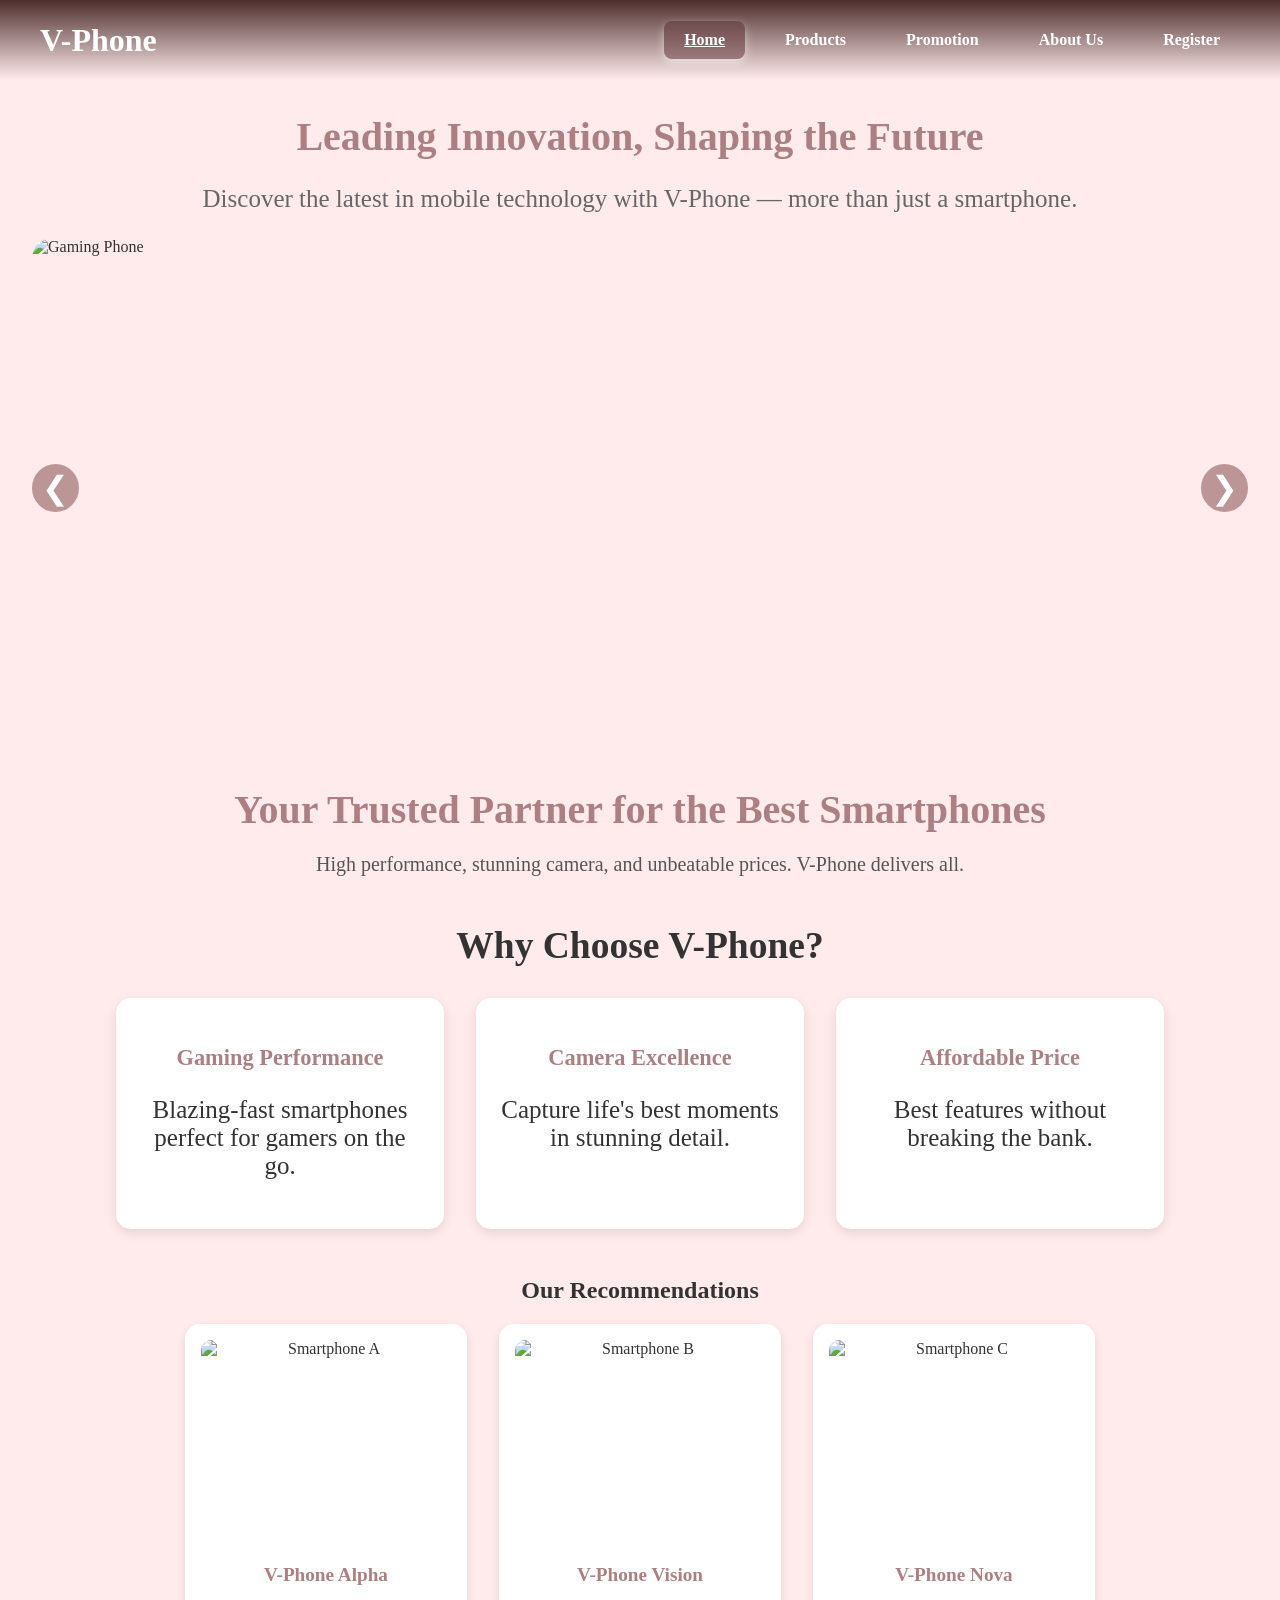
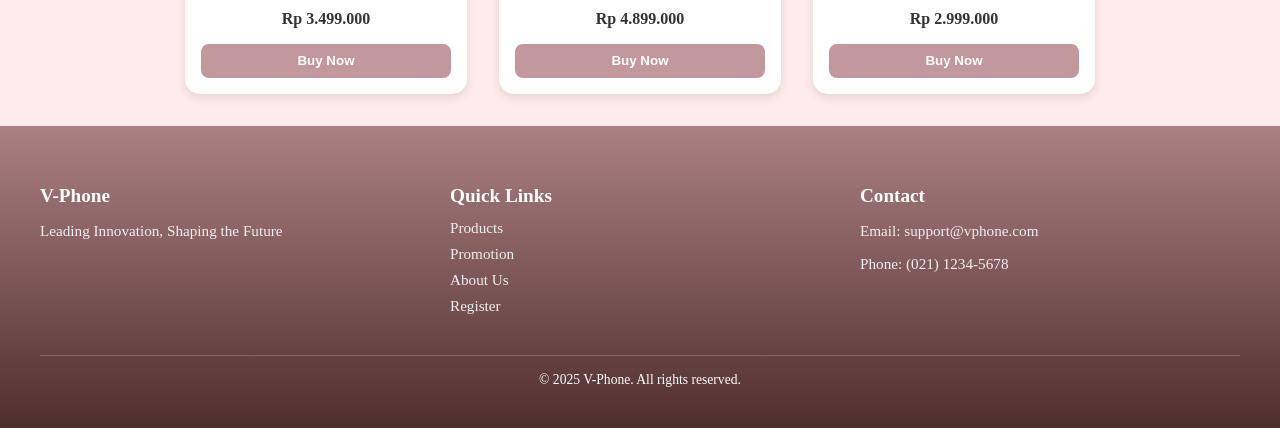
==== index.html @ ca1a37cd "Update index.html" ====
<!DOCTYPE html>
<html lang="en">

<head>
  <meta charset="UTF-8" />
  <meta name="viewport" content="width=device-width, initial-scale=1" />
  <title>V-Phone | Home</title>
  <style>
    body {
      height: 100%;
      margin: 0;
      font-family: 'Cormorant Garamond', serif;
      background-color: #FFEBEC;
      color: #333;
      display: flex;
      flex-direction: column;
      min-height: 100vh;
    }
    header {
      position: fixed;
      top: 0;
      left: 0;
      width: 100%;
      height: 80px;
      display: flex;
      align-items: center;
      padding: 0 40px;
      box-sizing: border-box;
      z-index: 1000;
      background: linear-gradient(to bottom, #4e2e2d, #FFEBEC);
    }
    .header-bg {
      position: absolute;
      top: 0;
      left: 0;
      width: 100%;
      height: 80px;
      background: linear-gradient(to bottom, #D7A7AA, #4e2e2d);
      border-radius: 0 0 10px 10px;
      transition: opacity 0.3s ease;
      opacity: 0;
      z-index: -1;
    }
    .header-bg.show {
      opacity: 1;
    }
    .header-content {
      display: flex;
      justify-content: space-between;
      align-items: center;
      width: 100%;
      color: white;
    }
    .logo {
      font-size: 2rem;
      font-weight: bold;
      z-index: 10;
    }
    nav {
      position: relative;
    }
    .nav-links {
      list-style: none;
      display: flex;
      gap: 20px;
      margin: 0;
      padding: 0;
      z-index: 10;
    }
    .nav-links a {
      color: #fff;
      font-weight: 600;
      text-decoration: none;
      padding: 10px 20px;
      border-radius: 5px;
      transition: background-color 0.3s ease;
      cursor: pointer;
      display: block;
    }
    .nav-links a.active {
      background-color: rgba(93, 52, 55, 0.474);
      font-weight: 700;
      text-decoration: underline;
      box-shadow: 0 4px 10px rgba(255, 255, 255, 0.5);
      border-radius: 8px;
    }
    .nav-links a:hover {
      background-color: rgba(255, 255, 255, 0.2);
      font-weight: 700;
    }
    .nav-toggle {
      display: none;
      background: none;
      border: none;
      color: white;
      font-size: 2.2rem;
      cursor: pointer;
      z-index: 20;
    }
    main {
      flex: 1;
      padding: 2rem;
      padding-top: 80px;
    }
    .slogan-before-slider {
      text-align: center;
      margin: 2rem 0 1rem;
    }
    .slogan-before-slider h2 {
      font-size: 40px;
      color: #AC8083;
      margin-bottom: 0.5rem;
    }
    .slogan-before-slider p {
      font-size: 25px;
      color: #666;
    }
    .slider {
      position: relative;
      max-width: 100%;
      overflow: hidden;
      border-radius: 20px;
      margin-bottom: 2rem;
      height: 500px;
    }
    .slide {
      position: absolute;
      top: 0;
      left: 0;
      width: 100%;
      height: 100%;
      opacity: 0;
      transition: opacity 0.8s ease-in;
      z-index: 0;
    }
    .slide.active {
      opacity: 1;
      z-index: 1;
    }
    .slide img {
      width: 100%;
      height: 100%;
      object-fit: contain;
      object-position: center;
      border-radius: 20px;
      display: block;
    }
    .slider-controls {
      position: absolute;
      top: 50%;
      width: 100%;
      display: flex;
      justify-content: space-between;
      transform: translateY(-50%);
      z-index: 10;
    }
    .slider-controls button {
      background-color: rgba(172, 128, 131, 0.8);
      border: none;
      color: white;
      font-size: 2rem;
      padding: 5px 10px;
      border-radius: 50%;
      cursor: pointer;
    }
    .slogan {
      text-align: center;
      margin: 3rem 0;
    }
    .slogan h1 {
      font-size: 40px;
      color: #AC8083;
      margin-bottom: 1rem;
    }
    .slogan p {
      font-size: 20px;
      color: #555;
    }
    .why-choose-us {
      text-align: center;
      margin-bottom: 3rem;
      font-size: 25px;
    }
    .features {
      display: flex;
      justify-content: center;
      gap: 2rem;
      flex-wrap: wrap;
    }
    .feature {
      background-color: white;
      border-radius: 15px;
      padding: 1.5rem;
      width: 280px;
      box-shadow: 0 4px 12px rgba(0, 0, 0, 0.1);
      transition: transform 0.3s;
    }
    .feature:hover {
      transform: translateY(-5px);
    }
    .feature i {
      font-size: 2.5rem;
      color: #AC8083;
      margin-bottom: 1rem;
    }
    .feature h3 {
      color: #AC8083;
      font-size: 1.4rem;
      margin-bottom: 0.5rem;
    }
    .recommended {
      text-align: center;
    }
    .products {
      display: flex;
      flex-wrap: wrap;
      gap: 2rem;
      justify-content: center;
    }
    .product {
      background-color: white;
      border-radius: 15px;
      padding: 1rem;
      width: 250px;
      box-shadow: 0 4px 10px rgba(0, 0, 0, 0.1);
      transition: transform 0.3s;
      display: flex;
      flex-direction: column;
    }
    .product:hover {
      transform: translateY(-5px);
    }
    .product img {
      width: 100%;
      height: 200px;
      border-radius: 10px;
      margin-bottom: 1rem;
      object-fit: contain;
    }
    .product h3 {
      color: #AC8083;
      font-size: 1.2rem;
      margin: 0.5rem 0;
    }
    .product p {
      font-weight: bold;
      color: #333;
      margin-bottom: 1rem;
    }
    .buy-btn {
      margin-top: auto;
      padding: 0.6rem 1rem;
      background-color: #C3989C;
      border: none;
      color: white;
      font-weight: bold;
      cursor: pointer;
      border-radius: 8px;
      transition: background-color 0.3s ease;
    }
    .buy-btn:hover {
      background-color: #561e22;
    }
    footer {
      padding: 40px;
      background: linear-gradient(to bottom, #AC8083, #4e2e2d);
      color: white;
      margin-top: auto;
    }
    .footer-content {
      display: flex;
      gap: 30px;
      justify-content: space-between;
      align-items: flex-start;
      flex-wrap: wrap;
      max-width: 1200px;
      margin: 0 auto;
    }
    .footer-section {
      flex: 1;
      min-width: 220px;
    }
    .footer-section h3 {
      margin-bottom: 0.75rem;
      font-size: 1.2rem;
      color: #fff;
    }
    .footer-section p, .footer-section a {
      color: #f0f0f0;
      font-size: 0.95rem;
      text-decoration: none;
      display: block;
      margin-bottom: 0.5rem;
    }
    .footer-bottom {
      text-align: center;
      margin-top: 2rem;
      font-size: 0.85rem;
      border-top: 1px solid rgba(255, 255, 255, 0.2);
      padding-top: 1rem;
    }
    @media (max-width: 768px) {
      .nav-toggle { display: block; }
      .nav-links {
        flex-direction: column;
        background-color: #AC8083;
        position: absolute;
        top: 80px;
        right: 0;
        width: 200px;
        border-radius: 0 0 0 10px;
        overflow: hidden;
        max-height: 0;
        transition: max-height 0.3s ease-out;
      }
      .nav-links.show { max-height: 500px; transition: max-height 0.5s ease-in; }
      .nav-links li a { display: block; padding: 15px 20px; }
      .features, .products { flex-direction: column; align-items: center; }
      .footer-content { flex-direction: column; align-items: center; text-align: center; }
    }
  </style>
</head>

<body>
  <header>
    <div class="header-bg"></div>
    <div class="header-content">
      <div class="logo">V-Phone</div>
      <nav>
        <button class="nav-toggle" aria-label="Toggle navigation">&#9776;</button>
        <ul class="nav-links">
          <li><a href="index.html" class="active">Home</a></li>
          <li><a href="products.html">Products</a></li>
          <li><a href="promotion.html">Promotion</a></li>
          <li><a href="about.html">About Us</a></li>
          <li><a href="register.html">Register</a></li>
        </ul>
      </nav>
    </div>
  </header>

  <main>
    <div class="slogan-before-slider">
      <h2>Leading Innovation, Shaping the Future</h2>
      <p>Discover the latest in mobile technology with V-Phone — more than just a smartphone.</p>
    </div>

    <div class="slider">
      <div class="slide active">
        <img src="projectt hci/image/pc-1.png" alt="Gaming Phone" />
      </div>
      <div class="slide">
        <img src="projectt hci/image/Honor_Magic6_Pro.png" alt="Camera Phone" />
      </div>
      <div class="slide">
        <img src="projectt hci/image/honor-magic5-pro-banner-pc.png" alt="Budget Phone" />
      </div>
      <div class="slider-controls">
        <button id="prev">&#10094;</button>
        <button id="next">&#10095;</button>
      </div>
    </div>

    <section class="slogan">
      <h1>Your Trusted Partner for the Best Smartphones</h1>
      <p>High performance, stunning camera, and unbeatable prices. V-Phone delivers all.</p>
    </section>

    <section class="why-choose-us">
      <h2>Why Choose V-Phone?</h2>
      <div class="features">
        <div class="feature">
          <i class="fas fa-gamepad"></i>
          <h3>Gaming Performance</h3>
          <p>Blazing-fast smartphones perfect for gamers on the go.</p>
        </div>
        <div class="feature">
          <i class="fas fa-camera"></i>
          <h3>Camera Excellence</h3>
          <p>Capture life's best moments in stunning detail.</p>
        </div>
        <div class="feature">
          <i class="fas fa-tags"></i>
          <h3>Affordable Price</h3>
          <p>Best features without breaking the bank.</p>
        </div>
      </div>
    </section>

    <section class="recommended">
      <h2>Our Recommendations</h2>
      <div class="products">
        <div class="product">
          <img src="projectt hci/image/phone-3.webp" alt="Smartphone A" />
          <h3>V-Phone Alpha</h3>
          <p>Rp 3.499.000</p>
          <button onclick="window.location.href='register.html'" class="buy-btn">Buy Now</button>
        </div>
        <div class="product">
          <img src="projectt hci/image/phone-5.png" alt="Smartphone B" />
          <h3>V-Phone Vision</h3>
          <p>Rp 4.899.000</p>
          <button onclick="window.location.href='register.html'" class="buy-btn">Buy Now</button>
        </div>
        <div class="product">
          <img src="projectt hci/image/phone-6.png" alt="Smartphone C" />
          <h3>V-Phone Nova</h3>
          <p>Rp 2.999.000</p>
          <button onclick="window.location.href='register.html'" class="buy-btn">Buy Now</button>
        </div>
      </div>
    </section>
  </main>

  <footer>
    <div class="footer-content">
      <div class="footer-section">
        <h3>V-Phone</h3>
        <p>Leading Innovation, Shaping the Future</p>
      </div>
      <div class="footer-section">
        <h3>Quick Links</h3>
        <a href="products.html">Products</a>
        <a href="promotion.html">Promotion</a>
        <a href="about.html">About Us</a>
        <a href="register.html">Register</a>
      </div>
      <div class="footer-section">
        <h3>Contact</h3>
        <p>Email: support@vphone.com</p>
        <p>Phone: (021) 1234-5678</p>
      </div>
    </div>
    <div class="footer-bottom">© 2025 V-Phone. All rights reserved.</div>
  </footer>

  <script>
    const slides = document.querySelectorAll('.slide');
    const prevBtn = document.getElementById('prev');
    const nextBtn = document.getElementById('next');
    let currentSlide = 0;

    function showSlide(index) {
      slides.forEach((slide, i) => { slide.classList.toggle('active', i === index); });
    }
    function nextSlide() {
      currentSlide = (currentSlide + 1) % slides.length;
      showSlide(currentSlide);
    }
    function prevSlide() {
      currentSlide = (currentSlide - 1 + slides.length) % slides.length;
      showSlide(currentSlide);
    }
    nextBtn.addEventListener('click', () => { nextSlide(); resetAutoSlide(); });
    prevBtn.addEventListener('click', () => { prevSlide(); resetAutoSlide(); });

    let autoSlideInterval = setInterval(nextSlide, 4000);
    function resetAutoSlide() {
      clearInterval(autoSlideInterval);
      autoSlideInterval = setInterval(nextSlide, 4000);
    }

    const headerBg = document.querySelector('.header-bg');
    window.addEventListener('scroll', () => {
      if (window.scrollY > 100) { headerBg.classList.add('show'); } 
      else { headerBg.classList.remove('show'); }
    });

    const navToggle = document.querySelector('.nav-toggle');
    const navLinks = document.querySelector('.nav-links');
    navToggle.addEventListener('click', () => { navLinks.classList.toggle('show'); });
  </script>
</body>

</html>
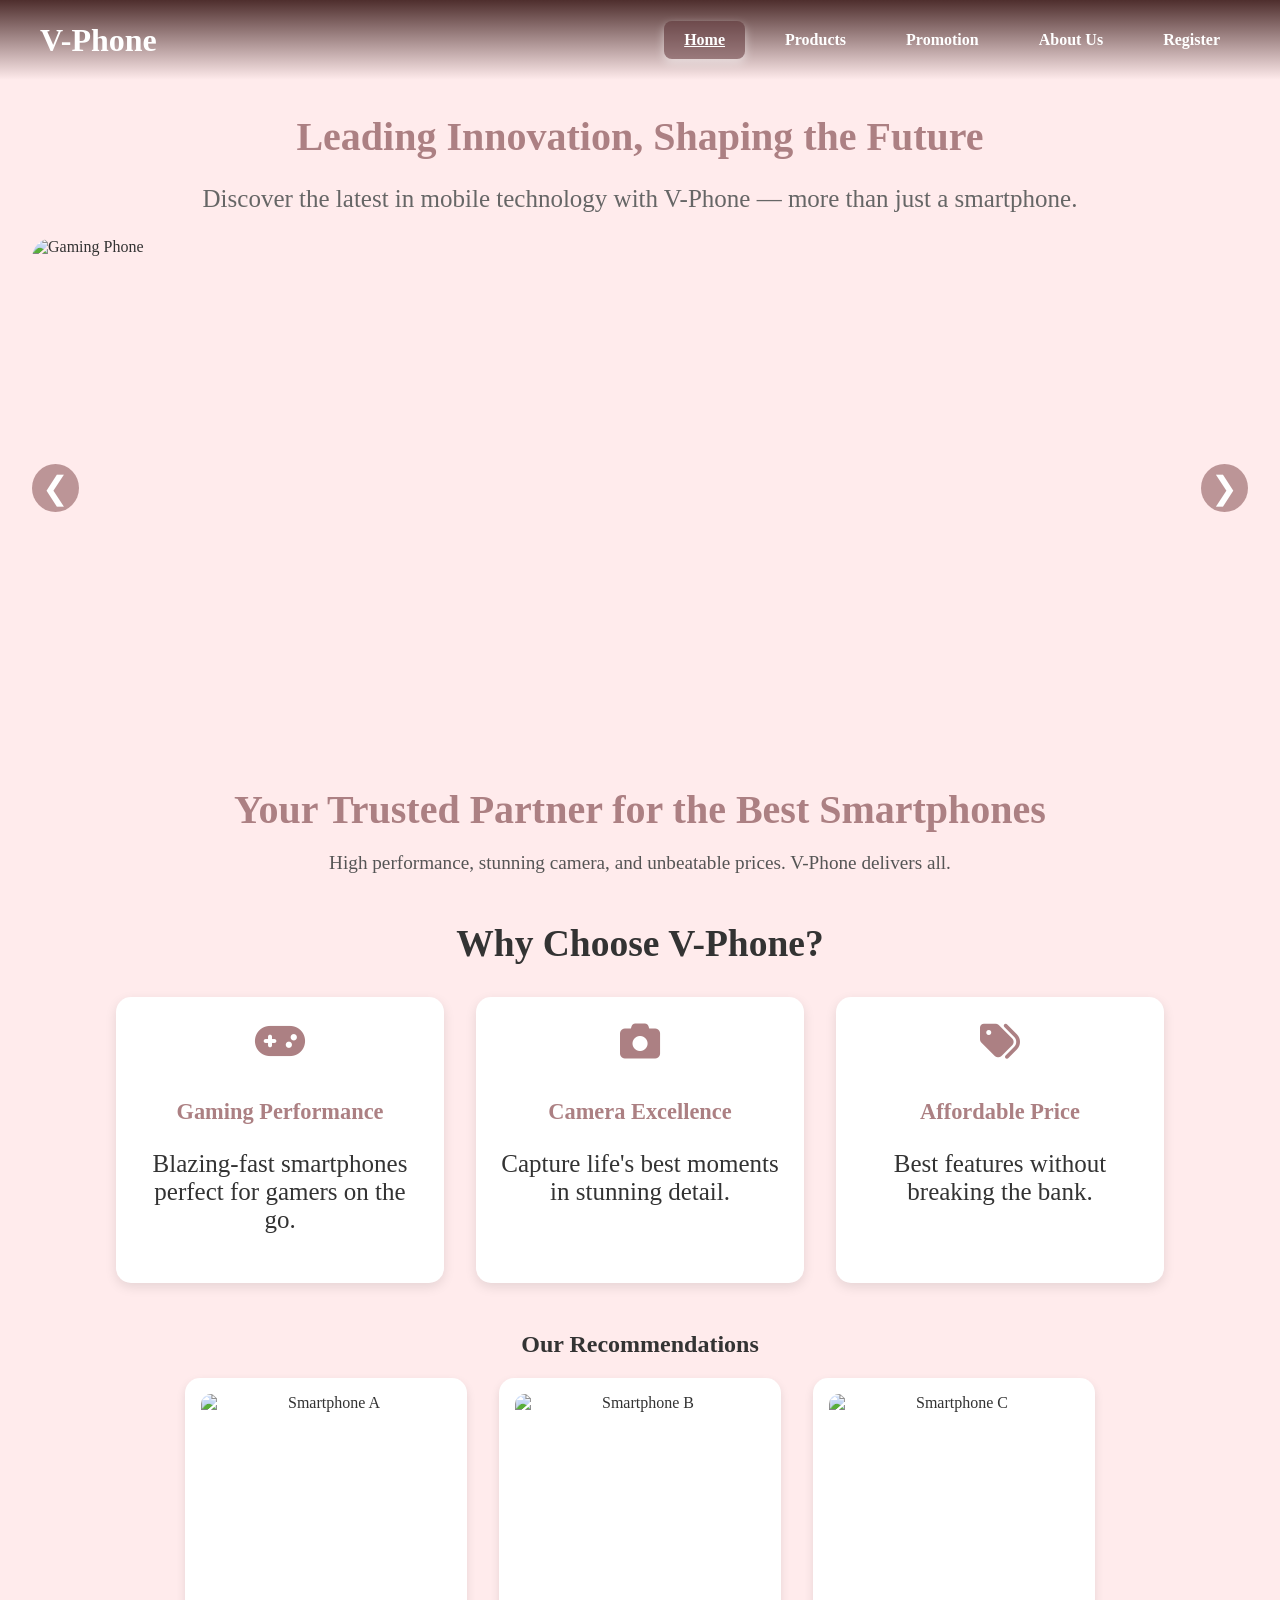
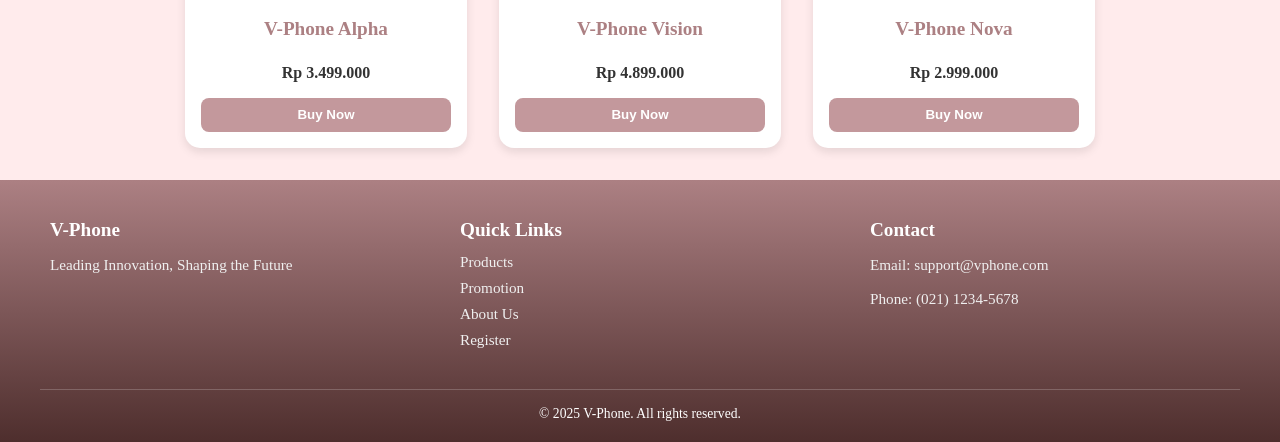
==== commit 45ded2d5: "Update index.html" ====
--- a/index.html
+++ b/index.html
@@ -5,6 +5,7 @@
   <meta charset="UTF-8" />
   <meta name="viewport" content="width=device-width, initial-scale=1" />
   <title>V-Phone | Home</title>
+  <link href="https://cdnjs.cloudflare.com/ajax/libs/font-awesome/6.4.0/css/all.min.css" rel="stylesheet" />
   <style>
     body {
       height: 100%;
@@ -173,7 +174,7 @@
       margin-bottom: 1rem;
     }
     .slogan p {
-      font-size: 20px;
+      font-size: 1.2rem;
       color: #555;
     }
     .why-choose-us {
@@ -262,10 +263,9 @@
       background-color: #561e22;
     }
     footer {
-      padding: 40px;
+      padding: 20px 40px;
       background: linear-gradient(to bottom, #AC8083, #4e2e2d);
       color: white;
-      margin-top: auto;
     }
     .footer-content {
       display: flex;
@@ -273,19 +273,19 @@
       justify-content: space-between;
       align-items: flex-start;
       flex-wrap: wrap;
-      max-width: 1200px;
-      margin: 0 auto;
     }
     .footer-section {
       flex: 1;
-      min-width: 220px;
+      min-width: 200px;
+      margin: 0 10px;
     }
     .footer-section h3 {
       margin-bottom: 0.75rem;
       font-size: 1.2rem;
       color: #fff;
     }
-    .footer-section p, .footer-section a {
+    .footer-section p,
+    .footer-section a {
       color: #f0f0f0;
       font-size: 0.95rem;
       text-decoration: none;
@@ -347,13 +347,13 @@
 
     <div class="slider">
       <div class="slide active">
-        <img src="projectt hci/image/pc-1.png" alt="Gaming Phone" />
+        <img src="image/pc-1.jpg" alt="Gaming Phone" />
       </div>
       <div class="slide">
-        <img src="projectt hci/image/Honor_Magic6_Pro.png" alt="Camera Phone" />
+        <img src="image/Honor_Magic6_Pro.jpg" alt="Camera Phone" />
       </div>
       <div class="slide">
-        <img src="projectt hci/image/honor-magic5-pro-banner-pc.png" alt="Budget Phone" />
+        <img src="image/honor-magic5-pro-banner-pc.jpg" alt="Budget Phone" />
       </div>
       <div class="slider-controls">
         <button id="prev">&#10094;</button>
@@ -391,19 +391,19 @@
       <h2>Our Recommendations</h2>
       <div class="products">
         <div class="product">
-          <img src="projectt hci/image/phone-3.webp" alt="Smartphone A" />
+          <img src="image/phone-3.webp" alt="Smartphone A" />
           <h3>V-Phone Alpha</h3>
           <p>Rp 3.499.000</p>
           <button onclick="window.location.href='register.html'" class="buy-btn">Buy Now</button>
         </div>
         <div class="product">
-          <img src="projectt hci/image/phone-5.png" alt="Smartphone B" />
+          <img src="image/phone-5.jpg" alt="Smartphone B" />
           <h3>V-Phone Vision</h3>
           <p>Rp 4.899.000</p>
           <button onclick="window.location.href='register.html'" class="buy-btn">Buy Now</button>
         </div>
         <div class="product">
-          <img src="projectt hci/image/phone-6.png" alt="Smartphone C" />
+          <img src="image/phone-6.jpg" alt="Smartphone C" />
           <h3>V-Phone Nova</h3>
           <p>Rp 2.999.000</p>
           <button onclick="window.location.href='register.html'" class="buy-btn">Buy Now</button>
@@ -414,24 +414,26 @@
 
   <footer>
     <div class="footer-content">
-      <div class="footer-section">
+      <div class="footer-section footer-left">
         <h3>V-Phone</h3>
         <p>Leading Innovation, Shaping the Future</p>
       </div>
-      <div class="footer-section">
+      <div class="footer-section footer-center">
         <h3>Quick Links</h3>
         <a href="products.html">Products</a>
         <a href="promotion.html">Promotion</a>
         <a href="about.html">About Us</a>
         <a href="register.html">Register</a>
       </div>
-      <div class="footer-section">
+      <div class="footer-section footer-right">
         <h3>Contact</h3>
         <p>Email: support@vphone.com</p>
         <p>Phone: (021) 1234-5678</p>
       </div>
     </div>
-    <div class="footer-bottom">© 2025 V-Phone. All rights reserved.</div>
+    <div class="footer-bottom">
+      © 2025 V-Phone. All rights reserved.
+    </div>
   </footer>
 
   <script>
@@ -466,9 +468,13 @@
       else { headerBg.classList.remove('show'); }
     });
 
-    const navToggle = document.querySelector('.nav-toggle');
-    const navLinks = document.querySelector('.nav-links');
-    navToggle.addEventListener('click', () => { navLinks.classList.toggle('show'); });
+    document.addEventListener('DOMContentLoaded', () => {
+      const navToggle = document.querySelector('.nav-toggle');
+      const navLinks = document.querySelector('.nav-links');
+      if(navToggle && navLinks) {
+        navToggle.addEventListener('click', () => { navLinks.classList.toggle('show'); });
+      }
+    });
   </script>
 </body>
 
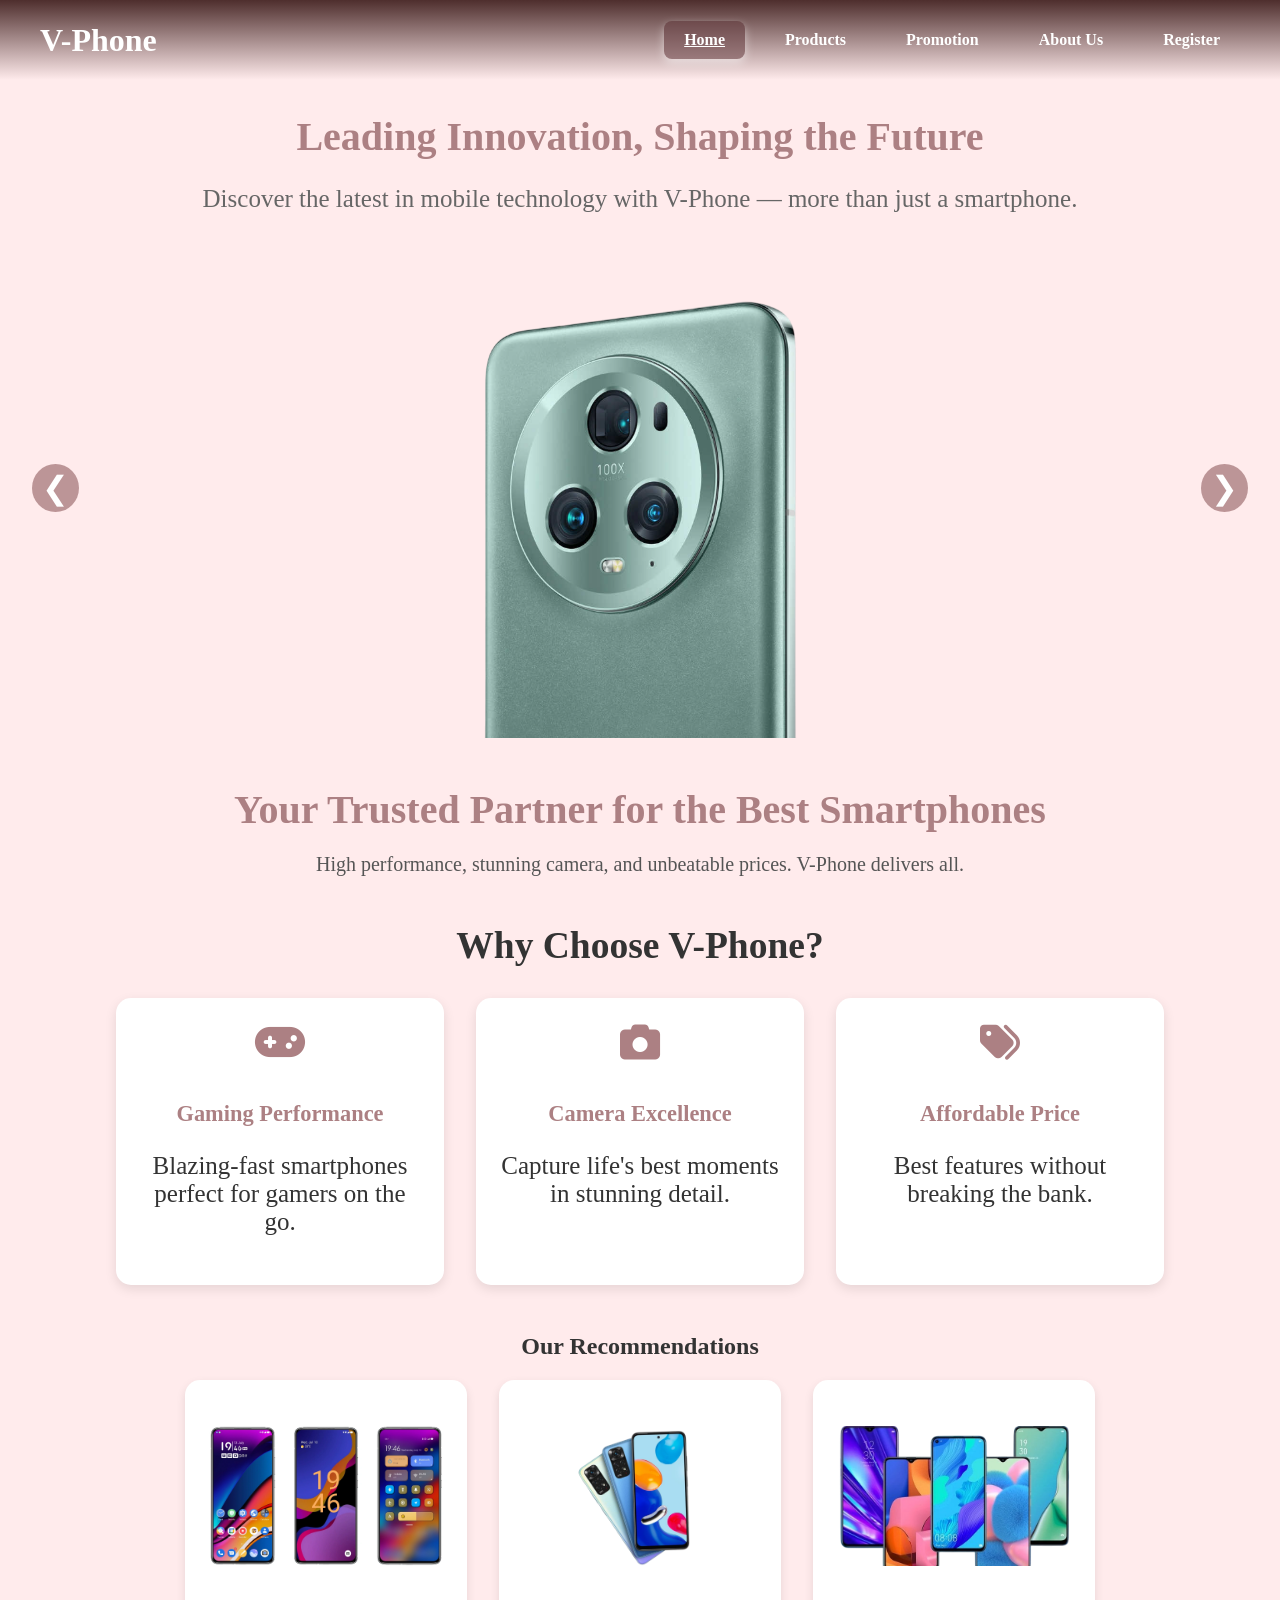
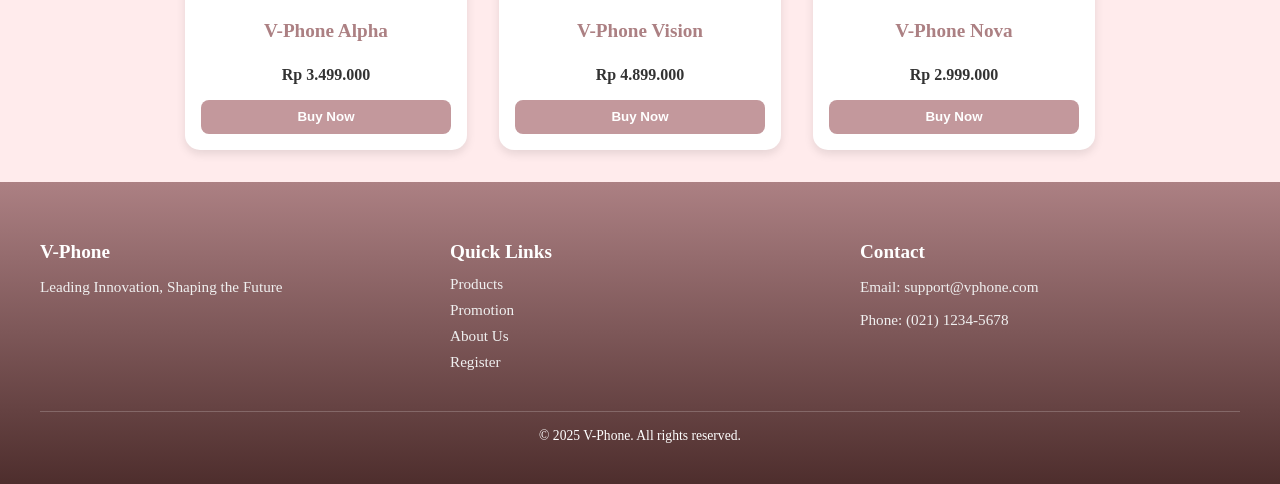
==== commit 791b41da: "Update index.html" ====
--- a/index.html
+++ b/index.html
@@ -174,7 +174,7 @@
       margin-bottom: 1rem;
     }
     .slogan p {
-      font-size: 1.2rem;
+      font-size: 20px;
       color: #555;
     }
     .why-choose-us {
@@ -263,9 +263,10 @@
       background-color: #561e22;
     }
     footer {
-      padding: 20px 40px;
+      padding: 40px;
       background: linear-gradient(to bottom, #AC8083, #4e2e2d);
       color: white;
+      margin-top: auto;
     }
     .footer-content {
       display: flex;
@@ -273,19 +274,19 @@
       justify-content: space-between;
       align-items: flex-start;
       flex-wrap: wrap;
+      max-width: 1200px;
+      margin: 0 auto;
     }
     .footer-section {
       flex: 1;
-      min-width: 200px;
-      margin: 0 10px;
+      min-width: 220px;
     }
     .footer-section h3 {
       margin-bottom: 0.75rem;
       font-size: 1.2rem;
       color: #fff;
     }
-    .footer-section p,
-    .footer-section a {
+    .footer-section p, .footer-section a {
       color: #f0f0f0;
       font-size: 0.95rem;
       text-decoration: none;
@@ -347,13 +348,13 @@
 
     <div class="slider">
       <div class="slide active">
-        <img src="image/pc-1.jpg" alt="Gaming Phone" />
+        <img src="pc-1.png" alt="Gaming Phone" />
       </div>
       <div class="slide">
-        <img src="image/Honor_Magic6_Pro.jpg" alt="Camera Phone" />
+        <img src="Honor_Magic6_Pro.png" alt="Camera Phone" />
       </div>
       <div class="slide">
-        <img src="image/honor-magic5-pro-banner-pc.jpg" alt="Budget Phone" />
+        <img src="honor-magic5-pro-banner-pc.png" alt="Budget Phone" />
       </div>
       <div class="slider-controls">
         <button id="prev">&#10094;</button>
@@ -391,19 +392,19 @@
       <h2>Our Recommendations</h2>
       <div class="products">
         <div class="product">
-          <img src="image/phone-3.webp" alt="Smartphone A" />
+          <img src="phone-3.webp" alt="Smartphone A" />
           <h3>V-Phone Alpha</h3>
           <p>Rp 3.499.000</p>
           <button onclick="window.location.href='register.html'" class="buy-btn">Buy Now</button>
         </div>
         <div class="product">
-          <img src="image/phone-5.jpg" alt="Smartphone B" />
+          <img src="phone-5.png" alt="Smartphone B" />
           <h3>V-Phone Vision</h3>
           <p>Rp 4.899.000</p>
           <button onclick="window.location.href='register.html'" class="buy-btn">Buy Now</button>
         </div>
         <div class="product">
-          <img src="image/phone-6.jpg" alt="Smartphone C" />
+          <img src="phone-6.png" alt="Smartphone C" />
           <h3>V-Phone Nova</h3>
           <p>Rp 2.999.000</p>
           <button onclick="window.location.href='register.html'" class="buy-btn">Buy Now</button>
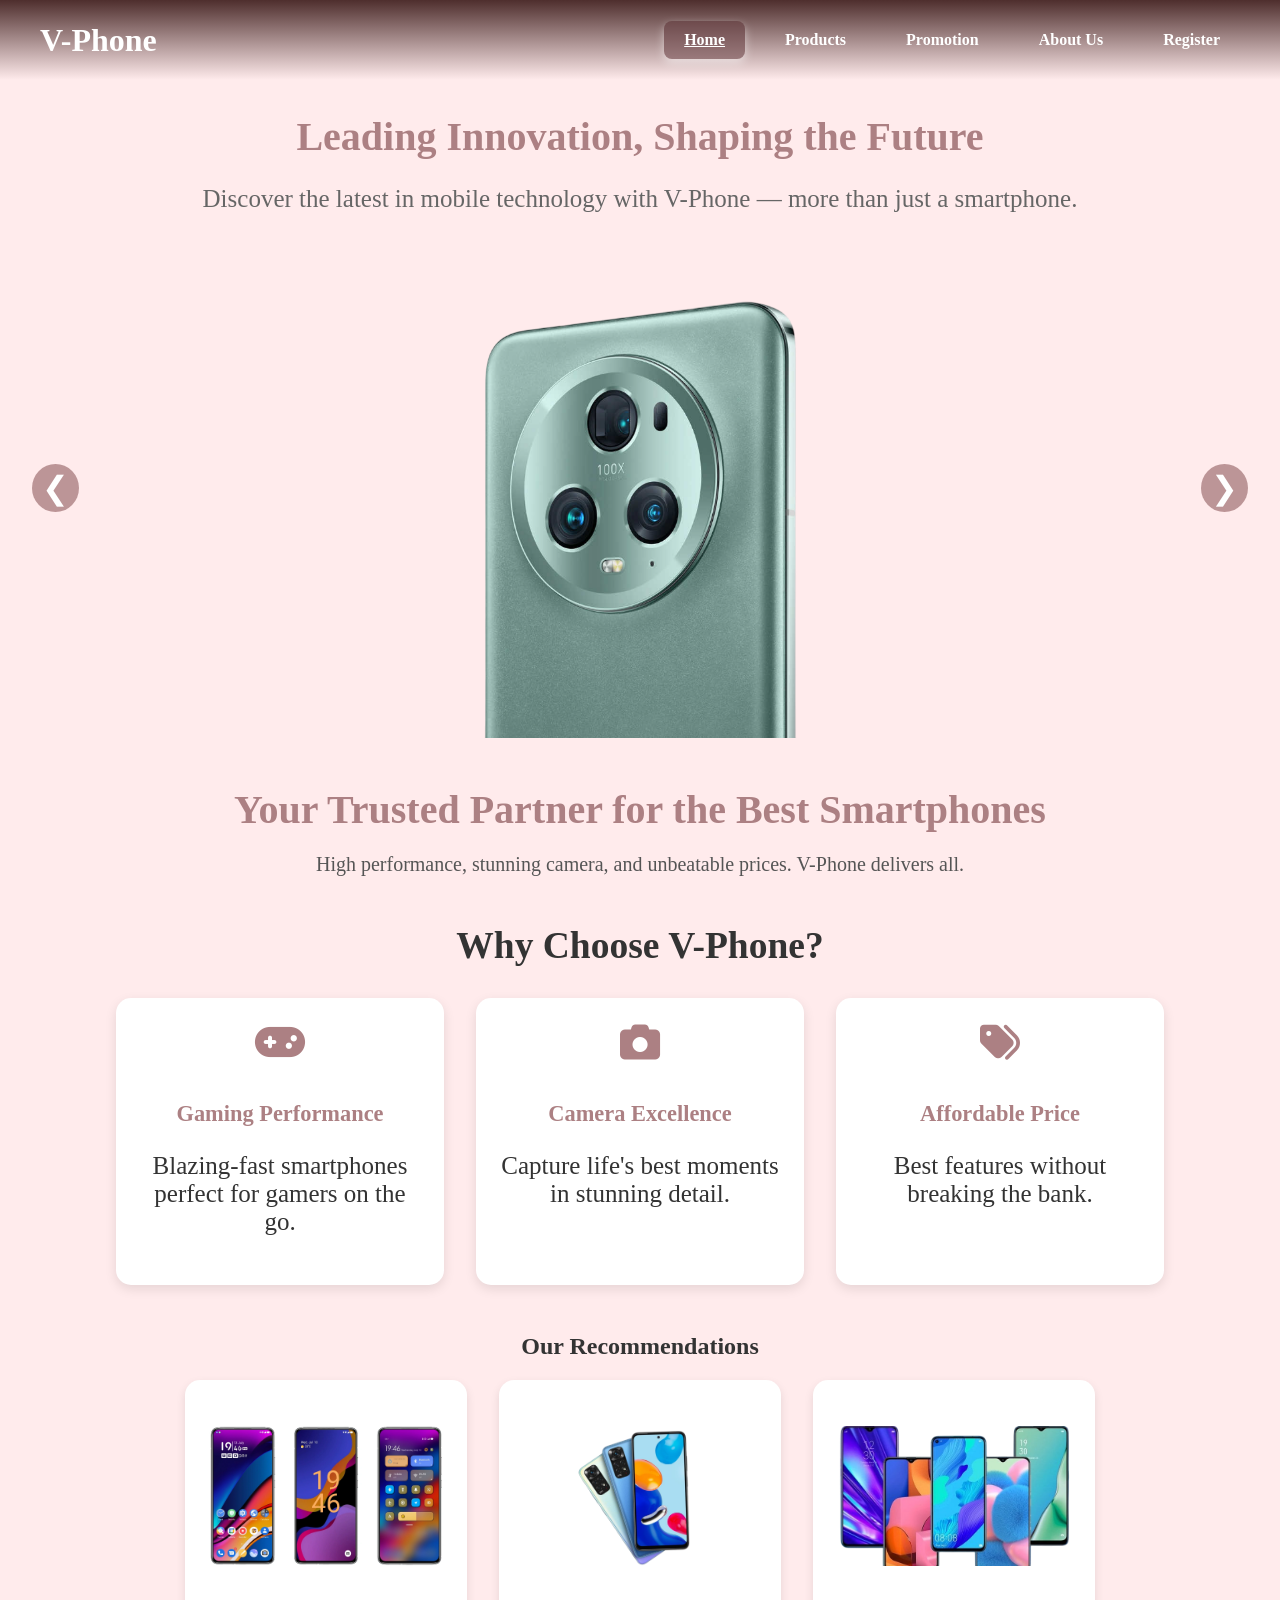
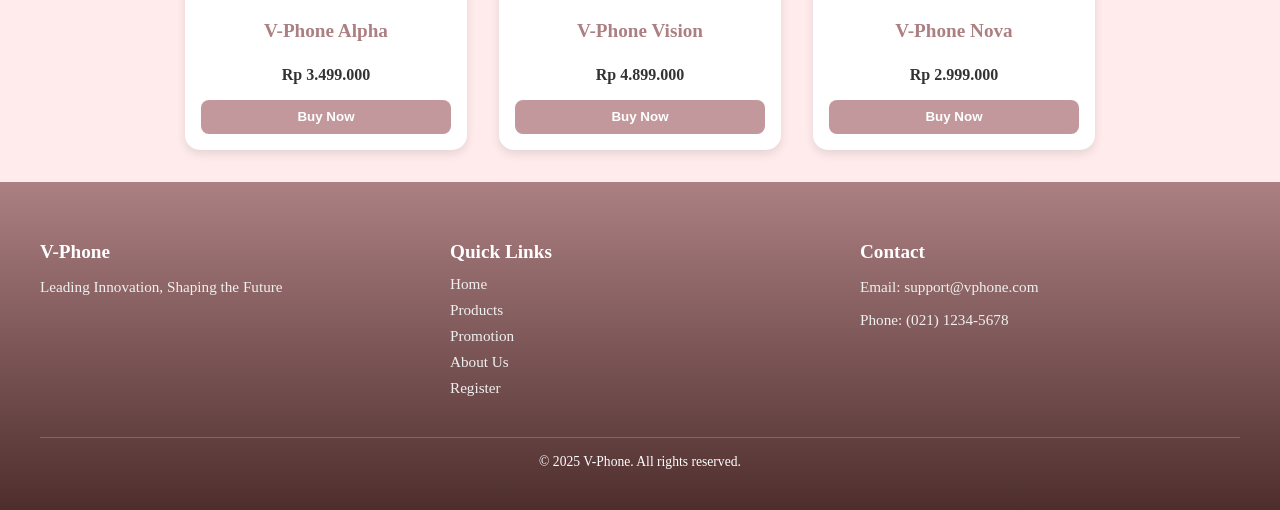
==== commit 23b25c96: "Update index.html" ====
--- a/index.html
+++ b/index.html
@@ -421,6 +421,7 @@
       </div>
       <div class="footer-section footer-center">
         <h3>Quick Links</h3>
+        <a href="index.html">Home</a>
         <a href="products.html">Products</a>
         <a href="promotion.html">Promotion</a>
         <a href="about.html">About Us</a>
